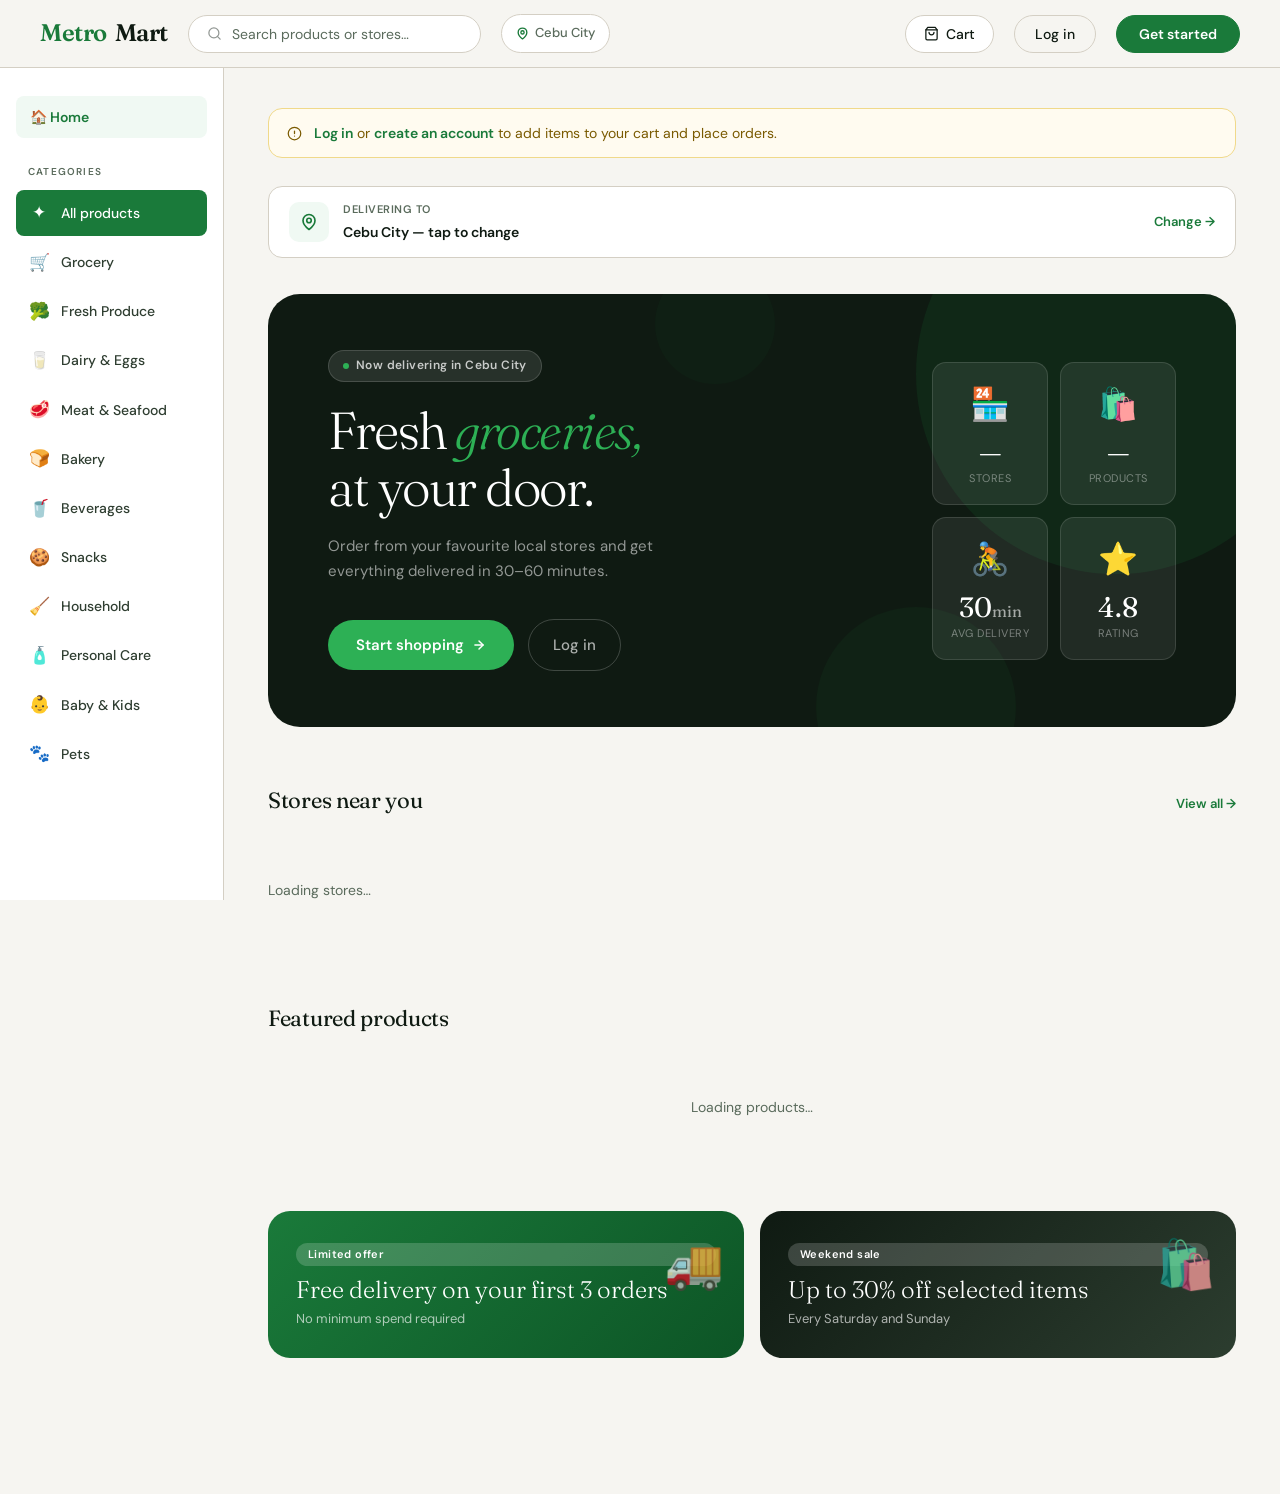
==== index.html @ 1b3d020c "first commit" ====
<!DOCTYPE html>
<html lang="en">
<head>
<meta charset="UTF-8">
<meta name="viewport" content="width=device-width, initial-scale=1.0">
<title>MetroMart — Fresh Groceries Delivered</title>
<link rel="preconnect" href="https://fonts.googleapis.com">
<link href="https://fonts.googleapis.com/css2?family=Fraunces:ital,opsz,wght@0,9..144,300;0,9..144,400;0,9..144,600;1,9..144,300;1,9..144,400&family=DM+Sans:wght@400;500;600&display=swap" rel="stylesheet">
<link rel="stylesheet" href="vendor/leaflet/leaflet.min.css">
<script src="vendor/leaflet/leaflet.min.js"></script>
<link rel="stylesheet" href="css/landing.css">
</head>
<body>

<!-- NAV -->
<nav class="nav">
  <div class="nav-logo">Metro<span class="dot">Mart</span></div>

  <div class="nav-search">
    <svg width="15" height="15" viewBox="0 0 24 24" fill="none" stroke="currentColor" stroke-width="2" stroke-linecap="round" stroke-linejoin="round"><circle cx="11" cy="11" r="8"/><path d="m21 21-4.35-4.35"/></svg>
    <input id="searchInput" type="text" placeholder="Search products or stores…" oninput="handleSearch()">
  </div>

  <div class="nav-loc" onclick="openLocationModal()" title="Change delivery location">
    <svg width="13" height="13" viewBox="0 0 24 24" fill="none" stroke="currentColor" stroke-width="2.5" stroke-linecap="round" stroke-linejoin="round"><path d="M20 10c0 6-8 12-8 12s-8-6-8-12a8 8 0 0 1 16 0z"/><circle cx="12" cy="10" r="3"/></svg>
    <span id="locationLabel">Cebu City</span>
  </div>

  <div class="nav-gap"></div>

  <button class="nav-cart" id="cartBtn" onclick="openCartOrLogin()">
    <svg width="15" height="15" viewBox="0 0 24 24" fill="none" stroke="currentColor" stroke-width="2" stroke-linecap="round" stroke-linejoin="round"><path d="M6 2 3 6v14a2 2 0 0 0 2 2h14a2 2 0 0 0 2-2V6l-3-4z"/><line x1="3" y1="6" x2="21" y2="6"/><path d="M16 10a4 4 0 0 1-8 0"/></svg>
    Cart
    <span class="cart-badge" id="cartBadge">0</span>
  </button>

  <button class="btn-login"  id="loginBtn"  onclick="window.location.href='login.html'">Log in</button>
  <button class="btn-signup" id="signupBtn" onclick="window.location.href='register.html'">Get started</button>
</nav>

<!-- LAYOUT -->
<div class="layout">

  <!-- SIDEBAR -->
  <aside class="sidebar">
    <div class="home-btn" onclick="showAll()">🏠 Home</div>
    <div class="sidebar-section-label">Categories</div>
    <div class="cat-item active" onclick="filterCat(this,'all')"><span class="cat-icon">✦</span> All products</div>
    <div class="cat-item" onclick="filterCat(this,'grocery')"><span class="cat-icon">🛒</span> Grocery</div>
    <div class="cat-item" onclick="filterCat(this,'fresh')"><span class="cat-icon">🥦</span> Fresh Produce</div>
    <div class="cat-item" onclick="filterCat(this,'dairy')"><span class="cat-icon">🥛</span> Dairy & Eggs</div>
    <div class="cat-item" onclick="filterCat(this,'meat')"><span class="cat-icon">🥩</span> Meat & Seafood</div>
    <div class="cat-item" onclick="filterCat(this,'bakery')"><span class="cat-icon">🍞</span> Bakery</div>
    <div class="cat-item" onclick="filterCat(this,'beverages')"><span class="cat-icon">🥤</span> Beverages</div>
    <div class="cat-item" onclick="filterCat(this,'snacks')"><span class="cat-icon">🍪</span> Snacks</div>
    <div class="cat-item" onclick="filterCat(this,'household')"><span class="cat-icon">🧹</span> Household</div>
    <div class="cat-item" onclick="filterCat(this,'personal')"><span class="cat-icon">🧴</span> Personal Care</div>
    <div class="cat-item" onclick="filterCat(this,'baby')"><span class="cat-icon">👶</span> Baby & Kids</div>
    <div class="cat-item" onclick="filterCat(this,'pets')"><span class="cat-icon">🐾</span> Pets</div>
  </aside>

  <!-- MAIN -->
  <main class="main">

    <!-- Auth notice (hidden when logged in) -->
    <div class="auth-notice" id="loginNotice">
      <svg width="15" height="15" viewBox="0 0 24 24" fill="none" stroke="currentColor" stroke-width="2" stroke-linecap="round" stroke-linejoin="round"><circle cx="12" cy="12" r="10"/><line x1="12" y1="8" x2="12" y2="12"/><line x1="12" y1="16" x2="12.01" y2="16"/></svg>
      <span><a href="login.html">Log in</a> or <a href="register.html">create an account</a> to add items to your cart and place orders.</span>
    </div>

    <!-- Delivery bar -->
    <div class="delivery-bar" onclick="openLocationModal()">
      <div class="delivery-bar-icon">
        <svg width="18" height="18" viewBox="0 0 24 24" fill="none" stroke="#1a7a3a" stroke-width="2.2" stroke-linecap="round" stroke-linejoin="round"><path d="M20 10c0 6-8 12-8 12s-8-6-8-12a8 8 0 0 1 16 0z"/><circle cx="12" cy="10" r="3"/></svg>
      </div>
      <div class="delivery-bar-text">
        <div class="delivery-bar-label">Delivering to</div>
        <div class="delivery-bar-addr" id="deliveryAddressBar">Cebu City — tap to change</div>
      </div>
      <div class="delivery-bar-cta">Change →</div>
    </div>

    <!-- Hero -->
    <section class="hero">
      <div class="hero-bg-circle c1"></div>
      <div class="hero-bg-circle c2"></div>
      <div class="hero-bg-circle c3"></div>
      <div class="hero-content">
        <div class="hero-badge"><span></span> Now delivering in Cebu City</div>
        <h1 class="hero-title">Fresh <em>groceries,</em><br>at your door.</h1>
        <p class="hero-sub">Order from your favourite local stores and get everything delivered in 30–60 minutes.</p>
        <div class="hero-actions">
          <a href="register.html" class="hero-btn-primary">
            Start shopping
            <svg width="14" height="14" viewBox="0 0 24 24" fill="none" stroke="currentColor" stroke-width="2.5" stroke-linecap="round" stroke-linejoin="round"><path d="M5 12h14"/><path d="m12 5 7 7-7 7"/></svg>
          </a>
          <a href="login.html" class="hero-btn-secondary">Log in</a>
        </div>
      </div>
      <div class="hero-visual">
        <div class="hero-pill"><div class="pill-icon">🏪</div><div class="pill-num" id="heroStores">—</div><div class="pill-label">Stores</div></div>
        <div class="hero-pill"><div class="pill-icon">🛍️</div><div class="pill-num" id="heroProducts">—</div><div class="pill-label">Products</div></div>
        <div class="hero-pill"><div class="pill-icon">🚴</div><div class="pill-num">30<span style="font-size:16px;opacity:.6">min</span></div><div class="pill-label">Avg delivery</div></div>
        <div class="hero-pill"><div class="pill-icon">⭐</div><div class="pill-num">4.8</div><div class="pill-label">Rating</div></div>
      </div>
    </section>

    <!-- Stores -->
    <section class="stores-section" id="storesSection">
      <div class="section-row">
        <h2 class="section-title">Stores near you</h2>
        <span class="section-link" onclick="window.location.href='pages/customer-dashboard.html'">View all →</span>
      </div>
      <div class="stores-scroll" id="storeRow"><div class="empty">Loading stores…</div></div>
    </section>

    <!-- Products -->
    <section class="products-section">
      <div class="section-row">
        <h2 class="section-title" id="productSectionTitle">Featured products</h2>
      </div>
      <div class="product-grid" id="productGrid"><div class="empty" style="grid-column:1/-1">Loading products…</div></div>
    </section>

    <!-- Promos -->
    <div class="promo-grid">
      <div class="promo-card promo-1">
        <span class="promo-emoji">🚚</span>
        <div class="promo-tag">Limited offer</div>
        <div class="promo-title">Free delivery on your first 3 orders</div>
        <div class="promo-sub">No minimum spend required</div>
      </div>
      <div class="promo-card promo-2">
        <span class="promo-emoji">🛍️</span>
        <div class="promo-tag">Weekend sale</div>
        <div class="promo-title">Up to 30% off selected items</div>
        <div class="promo-sub">Every Saturday and Sunday</div>
      </div>
    </div>

  </main>
</div>

<!-- Login Required Modal -->
<div class="modal-overlay" id="loginModal">
  <div class="modal-box">
    <div class="icon">🔒</div>
    <h3>Login required</h3>
    <p>Please log in or create a free account to add items to your cart and place orders.</p>
    <div class="modal-btns">
      <a href="login.html" class="modal-btn-primary">Log in</a>
      <button onclick="closeModal('loginModal')" class="modal-btn-ghost">Cancel</button>
    </div>
  </div>
</div>

<!-- Location Modal -->
<div class="modal-overlay" id="locationModal">
  <div class="map-modal-wrap">
    <div class="map-modal-head">
      <h3>Set delivery location</h3>
      <button class="map-modal-close" onclick="closeModal('locationModal')">✕</button>
    </div>
    <div class="map-modal-hint">📌 Click the map to pin your location, drag the marker, or search below.</div>
    <div id="locationPickerMap"></div>
    <div class="map-modal-foot">
      <input type="text" id="locationSearchInput" placeholder="Search an address…" onkeydown="if(event.key==='Enter')searchAddress()">
      <button class="btn-loc" onclick="useCurrentLocation()">📍 My location</button>
      <button class="btn-confirm" onclick="confirmLocation()">Confirm</button>
    </div>
  </div>
</div>

<div id="toast"></div>

<script>
// ── State ──────────────────────────────────────
let currentUser  = null;
let allProducts  = [];
let allMerchants = [];
let locationMap  = null, locationMarker = null;
let pickedLat    = 10.3157, pickedLng = 123.8854, pickedAddress = 'Cebu City';

// ── Init ───────────────────────────────────────
(async () => {
  restoreLocation();
  try {
    const r = await fetch('api/auth/?action=me');
    const d = await r.json();
    if (d.ok) {
      currentUser = d.data;
      document.getElementById('loginNotice').style.display = 'none';
      document.getElementById('loginBtn').textContent  = 'My account';
      document.getElementById('loginBtn').onclick      = () => window.location.href = dashboardFor(currentUser.role);
      document.getElementById('signupBtn').textContent = 'Log out';
      document.getElementById('signupBtn').style.background  = '#d63b3b';
      document.getElementById('signupBtn').style.borderColor = '#d63b3b';
      document.getElementById('signupBtn').onclick = async () => {
        await fetch('api/auth/?action=logout', { method: 'POST' });
        location.reload();
      };
      const cnt = (JSON.parse(localStorage.getItem('mm_cart') || '[]')).reduce((s,i) => s+i.qty, 0);
      if (cnt > 0) {
        const b = document.getElementById('cartBadge');
        b.textContent = cnt; b.style.display = 'flex';
      }
    }
  } catch(e) {}
  await Promise.all([loadMerchants(), loadProducts('all')]);
})();

function dashboardFor(role) {
  return { admin:'pages/admin-dashboard.html', employee:'pages/employee-dashboard.html',
           rider:'pages/rider-dashboard.html' }[role] || 'pages/customer-dashboard.html';
}

// ── Data ───────────────────────────────────────
async function loadMerchants() {
  const r = await fetch('api/merchants/');
  const d = await r.json();
  allMerchants = d.data || [];
  document.getElementById('heroStores').textContent = allMerchants.length;
  renderMerchants(allMerchants);
}

async function loadProducts(cat = 'all') {
  const qs = cat === 'all' ? 'limit=24' : `category=${cat}&limit=50`;
  const r  = await fetch(`api/products/?${qs}`);
  const d  = await r.json();
  allProducts = d.data || [];
  document.getElementById('heroProducts').textContent = allProducts.length + (cat === 'all' ? '+' : '');
  renderProducts(allProducts);
}

// ── Render ─────────────────────────────────────
function renderMerchants(list) {
  const row = document.getElementById('storeRow');
  if (!list.length) { row.innerHTML = '<div class="empty">No stores yet.</div>'; return; }
  row.innerHTML = list.map(m => `
    <div class="store-card" onclick="window.location.href='pages/customer-dashboard.html?merchant=${m.id}'">
      <div class="store-img-wrap">
        ${m.image_path ? `<img src="${m.image_path}" alt="${esc(m.name)}">` : '🏪'}
      </div>
      <div class="store-name">${esc(m.name)}</div>
      <div class="store-addr">📍 ${esc(m.address || '')}</div>
    </div>`).join('');
}

function renderProducts(list) {
  const grid = document.getElementById('productGrid');
  if (!list.length) { grid.innerHTML = '<div class="empty" style="grid-column:1/-1">No products found.</div>'; return; }
  grid.innerHTML = list.map(p => {
    const m = allMerchants.find(x => x.id == p.merchant_id);
    const available = p.status === 'Available';
    return `
      <div class="product-card" onclick="handleProductClick(${p.id})">
        <div class="product-img-wrap">
          ${p.image_path ? `<img src="${p.image_path}" alt="${esc(p.name)}">` : '🛍️'}
        </div>
        <div class="product-info">
          <div class="product-name">${esc(p.name)}</div>
          <div class="product-store">${m ? esc(m.name) : ''}</div>
          <div class="product-row">
            <div class="product-price">₱${parseFloat(p.price).toFixed(2)}</div>
            ${available
              ? `<button class="btn-add" onclick="event.stopPropagation();addToCart(${p.id})">+</button>`
              : `<span class="out-of-stock-tag">Out of stock</span>`}
          </div>
        </div>
      </div>`;
  }).join('');
}

// ── Cart ───────────────────────────────────────
function addToCart(prodId) {
  if (!currentUser) { openModal('loginModal'); return; }
  const p = allProducts.find(x => x.id == prodId); if (!p) return;
  const cart = JSON.parse(localStorage.getItem('mm_cart') || '[]');
  const idx  = cart.findIndex(i => i.id == prodId);
  if (idx > -1) cart[idx].qty++;
  else cart.push({ id: prodId, name: p.name, price: p.price, qty: 1, merchant_id: p.merchant_id, image_path: p.image_path || null });
  localStorage.setItem('mm_cart', JSON.stringify(cart));
  const cnt = cart.reduce((s,i)=>s+i.qty,0);
  const b   = document.getElementById('cartBadge');
  b.textContent = cnt; b.style.display = 'flex';
  showToast('Added to cart ✓', 'green');
}

function openCartOrLogin() {
  if (!currentUser) { openModal('loginModal'); return; }
  window.location.href = 'pages/customer-dashboard.html#cart';
}

function handleProductClick(id) {
  if (!currentUser) { openModal('loginModal'); return; }
  window.location.href = `pages/customer-dashboard.html?product=${id}`;
}

// ── Filters ────────────────────────────────────
function filterCat(el, cat) {
  document.querySelectorAll('.cat-item').forEach(i => i.classList.remove('active'));
  el.classList.add('active');
  const label = cat === 'all' ? 'Featured products' : el.textContent.trim();
  document.getElementById('productSectionTitle').textContent = label;
  loadProducts(cat);
}

function showAll() {
  document.querySelectorAll('.cat-item').forEach((i,idx) => i.classList.toggle('active', idx===0));
  document.getElementById('productSectionTitle').textContent = 'Featured products';
  loadProducts('all');
}

function handleSearch() {
  const q = document.getElementById('searchInput').value.toLowerCase().trim();
  if (!q) { renderProducts(allProducts); renderMerchants(allMerchants); return; }
  renderProducts(allProducts.filter(p => p.name?.toLowerCase().includes(q)));
  renderMerchants(allMerchants.filter(m => m.name?.toLowerCase().includes(q)));
}

// ── Modals ─────────────────────────────────────
function openModal(id)  { document.getElementById(id).classList.add('open'); }
function closeModal(id) { document.getElementById(id).classList.remove('open'); }
document.querySelectorAll('.modal-overlay').forEach(el =>
  el.addEventListener('click', e => { if (e.target === el) el.classList.remove('open'); })
);

// ── Location ───────────────────────────────────
function openLocationModal() {
  openModal('locationModal');
  setTimeout(() => {
    if (!locationMap) {
      locationMap = L.map('locationPickerMap').setView([pickedLat, pickedLng], 13);
      L.tileLayer('https://{s}.tile.openstreetmap.org/{z}/{x}/{y}.png',
        { attribution: '© OpenStreetMap', maxZoom: 19 }).addTo(locationMap);
      const pinIcon = L.divIcon({ className:'', html:'<div style="font-size:30px;filter:drop-shadow(0 2px 4px rgba(0,0,0,.3))">📍</div>', iconAnchor:[15,30], iconSize:[30,30] });
      locationMarker = L.marker([pickedLat,pickedLng],{icon:pinIcon,draggable:true}).addTo(locationMap);
      locationMap.on('click', e => { locationMarker.setLatLng(e.latlng); pickedLat=e.latlng.lat; pickedLng=e.latlng.lng; reverseGeocode(pickedLat,pickedLng); });
      locationMarker.on('dragend', e => { const ll=e.target.getLatLng(); pickedLat=ll.lat; pickedLng=ll.lng; reverseGeocode(pickedLat,pickedLng); });
    } else { locationMap.invalidateSize(); }
  }, 200);
}

async function reverseGeocode(lat,lng) {
  try {
    const r = await fetch(`https://nominatim.openstreetmap.org/reverse?lat=${lat}&lon=${lng}&format=json`);
    const d = await r.json();
    pickedAddress = d.display_name || `${lat.toFixed(4)},${lng.toFixed(4)}`;
  } catch(e) { pickedAddress = `${lat.toFixed(4)},${lng.toFixed(4)}`; }
  document.getElementById('locationSearchInput').value = pickedAddress;
}

async function searchAddress() {
  const q = document.getElementById('locationSearchInput').value.trim(); if(!q) return;
  try {
    const r = await fetch(`https://nominatim.openstreetmap.org/search?q=${encodeURIComponent(q)}&format=json&limit=1`);
    const d = await r.json();
    if (!d.length) { showToast('Address not found','warn'); return; }
    pickedLat=parseFloat(d[0].lat); pickedLng=parseFloat(d[0].lon); pickedAddress=d[0].display_name;
    locationMap.setView([pickedLat,pickedLng],15); locationMarker.setLatLng([pickedLat,pickedLng]);
    document.getElementById('locationSearchInput').value = pickedAddress;
  } catch(e) { showToast('Search failed','warn'); }
}

function useCurrentLocation() {
  if (!navigator.geolocation) { showToast('Geolocation not supported','warn'); return; }
  navigator.geolocation.getCurrentPosition(pos => {
    pickedLat=pos.coords.latitude; pickedLng=pos.coords.longitude;
    locationMap.setView([pickedLat,pickedLng],16); locationMarker.setLatLng([pickedLat,pickedLng]);
    reverseGeocode(pickedLat,pickedLng);
  }, () => showToast('Could not get location','warn'));
}

function confirmLocation() {
  const label = pickedAddress.length > 36 ? pickedAddress.slice(0,36)+'…' : pickedAddress;
  document.getElementById('locationLabel').textContent     = label;
  document.getElementById('deliveryAddressBar').textContent = pickedAddress;
  localStorage.setItem('mm_delivery_lat',     pickedLat);
  localStorage.setItem('mm_delivery_lng',     pickedLng);
  localStorage.setItem('mm_delivery_address', pickedAddress);
  closeModal('locationModal');
  showToast('Location saved','green');
}

function restoreLocation() {
  const saved = localStorage.getItem('mm_delivery_address');
  if (!saved) return;
  const label = saved.length>30 ? saved.slice(0,30)+'…' : saved;
  document.getElementById('locationLabel').textContent     = label;
  document.getElementById('deliveryAddressBar').textContent = saved;
  pickedLat     = parseFloat(localStorage.getItem('mm_delivery_lat') || 10.3157);
  pickedLng     = parseFloat(localStorage.getItem('mm_delivery_lng') || 123.8854);
  pickedAddress = saved;
}

// ── Toast ────────────────────────────────7──────
function showToast(msg, type='') {
  const t = document.getElementById('toast');
  t.textContent=msg; t.className=`show ${type}`;
  setTimeout(() => t.className='', 2800);
}

// ── Helpers ────────────────────────────────────
function esc(s) { return String(s).replace(/&/g,'&amp;').replace(/</g,'&lt;').replace(/>/g,'&gt;').replace(/"/g,'&quot;'); }
</script>
</body>
</html>
---- css/landing.css ----
/* =============================================
   METROMART — Landing Page (index.html)
   ============================================= */

@import url('https://fonts.googleapis.com/css2?family=Fraunces:ital,opsz,wght@0,9..144,300;0,9..144,400;0,9..144,600;1,9..144,300;1,9..144,400&family=DM+Sans:wght@400;500;600&display=swap');

:root {
  --green:       #1a7a3a;   --green-mid:   #228844;   --green-light: #f0f9f3;
  --green-pale:  #e3f5e9;   --green-glow:  #2db055;
  --ink:         #0f1a12;   --ink-mid:     #2e3d30;   --ink-soft:    #5a6b5c;
  --stone:       #f6f5f1;   --stone-mid:   #ede9e1;   --stone-dark:  #d4cfc4;
  --white:       #ffffff;   --amber:       #e8900a;   --red:         #d63b3b;
  --radius-sm:   8px;       --radius-md:   14px;      --radius-lg:   22px;
  --radius-xl:   32px;      --nav-h:       68px;
  --font-display: 'Fraunces', serif;
  --font-body:    'DM Sans', sans-serif;
}

*, *::before, *::after { margin: 0; padding: 0; box-sizing: border-box; }
html { scroll-behavior: smooth; }
body { font-family: var(--font-body); background: var(--stone); color: var(--ink); font-size: 15px; line-height: 1.6; min-height: 100vh; }
a { text-decoration: none; color: inherit; }
button { cursor: pointer; border: none; font-family: inherit; }
input, select, textarea { font-family: inherit; }
img { display: block; max-width: 100%; }

/* ── Nav ─────────────────────────────────────── */
.nav { position: fixed; top: 0; left: 0; right: 0; z-index: 300; height: var(--nav-h); background: rgba(246,245,241,0.88); backdrop-filter: blur(16px); -webkit-backdrop-filter: blur(16px); border-bottom: 1px solid var(--stone-dark); display: flex; align-items: center; padding: 0 40px; gap: 20px; }
.nav-logo { font-family: var(--font-display); font-size: 24px; font-weight: 600; color: var(--green); letter-spacing: -0.5px; flex-shrink: 0; display: flex; align-items: center; gap: 8px; }
.nav-logo .dot { color: var(--ink); }
.nav-search { flex: 1; max-width: 420px; display: flex; align-items: center; gap: 10px; background: var(--white); border: 1.5px solid var(--stone-dark); border-radius: 40px; padding: 9px 18px; transition: border-color .18s, box-shadow .18s; }
.nav-search:focus-within { border-color: var(--green-mid); box-shadow: 0 0 0 3px rgba(34,136,68,.1); }
.nav-search svg { flex-shrink: 0; opacity: .45; }
.nav-search input { flex: 1; border: none; background: none; outline: none; font-size: 14px; color: var(--ink); }
.nav-search input::placeholder { color: var(--ink-soft); }
.nav-loc { display: flex; align-items: center; gap: 6px; color: var(--ink-soft); font-size: 13px; font-weight: 500; padding: 8px 14px; border-radius: 40px; background: var(--white); border: 1.5px solid var(--stone-dark); cursor: pointer; flex-shrink: 0; max-width: 200px; white-space: nowrap; overflow: hidden; text-overflow: ellipsis; transition: border-color .18s; }
.nav-loc:hover { border-color: var(--green-mid); }
.nav-loc svg { flex-shrink: 0; color: var(--green); }
.nav-gap { flex: 1; }
.nav-cart { position: relative; display: flex; align-items: center; gap: 7px; padding: 9px 18px; border-radius: 40px; background: var(--white); border: 1.5px solid var(--stone-dark); font-size: 14px; font-weight: 500; color: var(--ink); cursor: pointer; transition: border-color .18s; }
.nav-cart:hover { border-color: var(--green-mid); }
.cart-badge { position: absolute; top: -4px; right: -4px; background: var(--amber); color: #fff; font-size: 11px; font-weight: 600; min-width: 18px; height: 18px; border-radius: 9px; display: none; align-items: center; justify-content: center; padding: 0 4px; }
.btn-login  { padding: 9px 20px; border-radius: 40px; background: transparent; border: 1.5px solid var(--stone-dark); font-size: 14px; font-weight: 500; color: var(--ink); transition: border-color .18s, background .18s; }
.btn-login:hover { border-color: var(--ink); }
.btn-signup { padding: 9px 22px; border-radius: 40px; background: var(--green); border: 1.5px solid var(--green); font-size: 14px; font-weight: 600; color: #fff; transition: background .18s, border-color .18s; }
.btn-signup:hover { background: var(--green-mid); border-color: var(--green-mid); }

/* ── Layout ──────────────────────────────────── */
.layout { display: flex; padding-top: var(--nav-h); min-height: 100vh; }

/* ── Sidebar ─────────────────────────────────── */
.sidebar { width: 224px; flex-shrink: 0; position: sticky; top: var(--nav-h); height: calc(100vh - var(--nav-h)); overflow-y: auto; background: var(--white); border-right: 1px solid var(--stone-dark); padding: 28px 16px 40px; display: flex; flex-direction: column; gap: 4px; }
.sidebar-section-label { font-size: 10px; font-weight: 600; letter-spacing: 1.2px; text-transform: uppercase; color: var(--ink-soft); padding: 14px 12px 6px; }
.cat-item { display: flex; align-items: center; gap: 11px; padding: 9px 12px; border-radius: var(--radius-sm); font-size: 14px; font-weight: 500; color: var(--ink-mid); cursor: pointer; transition: background .15s, color .15s; }
.cat-item:hover  { background: var(--green-light); color: var(--green); }
.cat-item.active { background: var(--green); color: #fff; }
.cat-icon { font-size: 17px; width: 22px; text-align: center; flex-shrink: 0; }
.home-btn { display: flex; align-items: center; gap: 10px; padding: 10px 14px; border-radius: var(--radius-sm); background: var(--green-light); color: var(--green); font-size: 14px; font-weight: 600; cursor: pointer; margin-bottom: 8px; transition: background .15s; }
.home-btn:hover { background: var(--green-pale); }

/* ── Main ────────────────────────────────────── */
.main { flex: 1; padding: 40px 44px 80px; min-width: 0; }

/* ── Auth notice ─────────────────────────────── */
.auth-notice { display: flex; align-items: center; gap: 12px; background: #fffbf0; border: 1px solid #f0d98a; border-radius: var(--radius-md); padding: 13px 18px; font-size: 14px; color: #7a5a00; margin-bottom: 28px; }
.auth-notice a { color: var(--green); font-weight: 600; }
.auth-notice a:hover { text-decoration: underline; }

/* ── Delivery bar ────────────────────────────── */
.delivery-bar { display: flex; align-items: center; gap: 14px; background: var(--white); border: 1px solid var(--stone-dark); border-radius: var(--radius-md); padding: 14px 20px; margin-bottom: 36px; cursor: pointer; transition: border-color .18s, box-shadow .18s; }
.delivery-bar:hover { border-color: var(--green-mid); box-shadow: 0 2px 12px rgba(26,122,58,.08); }
.delivery-bar-icon { width: 40px; height: 40px; border-radius: 10px; background: var(--green-light); display: flex; align-items: center; justify-content: center; flex-shrink: 0; }
.delivery-bar-text { flex: 1; min-width: 0; }
.delivery-bar-label { font-size: 11px; font-weight: 600; color: var(--ink-soft); letter-spacing: .5px; text-transform: uppercase; margin-bottom: 2px; }
.delivery-bar-addr { font-size: 14px; font-weight: 600; color: var(--ink); white-space: nowrap; overflow: hidden; text-overflow: ellipsis; }
.delivery-bar-cta { font-size: 13px; font-weight: 600; color: var(--green); flex-shrink: 0; }

/* ── Hero ────────────────────────────────────── */
.hero { position: relative; overflow: hidden; background: var(--ink); border-radius: var(--radius-xl); padding: 56px 60px; margin-bottom: 56px; display: flex; align-items: center; justify-content: space-between; gap: 32px; }
.hero-bg-circle { position: absolute; border-radius: 50%; background: var(--green); opacity: .15; }
.hero-bg-circle.c1 { width: 400px; height: 400px; right: -80px; top: -120px; }
.hero-bg-circle.c2 { width: 200px; height: 200px; right: 220px; bottom: -80px; opacity: .08; }
.hero-bg-circle.c3 { width: 120px; height: 120px; left: 40%; top: -30px; opacity: .06; }
.hero-content { position: relative; z-index: 1; max-width: 440px; }
.hero-badge { display: inline-flex; align-items: center; gap: 7px; background: rgba(255,255,255,.1); border: 1px solid rgba(255,255,255,.15); border-radius: 40px; padding: 5px 14px; font-size: 12px; font-weight: 600; color: rgba(255,255,255,.75); letter-spacing: .4px; margin-bottom: 20px; }
.hero-badge span { width: 6px; height: 6px; border-radius: 50%; background: var(--green-glow); display: inline-block; }
.hero-title { font-family: var(--font-display); font-size: 52px; font-weight: 300; color: var(--white); line-height: 1.1; letter-spacing: -1.5px; margin-bottom: 18px; }
.hero-title em { font-style: italic; color: var(--green-glow); }
.hero-sub { font-size: 15px; color: rgba(255,255,255,.55); line-height: 1.65; margin-bottom: 36px; max-width: 340px; }
.hero-actions { display: flex; align-items: center; gap: 14px; flex-wrap: wrap; }
.hero-btn-primary   { display: inline-flex; align-items: center; gap: 8px; padding: 13px 28px; border-radius: 40px; background: var(--green-glow); color: #fff; font-size: 15px; font-weight: 600; transition: background .18s, transform .18s; }
.hero-btn-primary:hover { background: var(--green-mid); transform: translateY(-1px); }
.hero-btn-secondary { display: inline-flex; align-items: center; gap: 8px; padding: 13px 24px; border-radius: 40px; background: transparent; color: rgba(255,255,255,.65); font-size: 15px; font-weight: 500; border: 1px solid rgba(255,255,255,.2); transition: border-color .18s, color .18s; }
.hero-btn-secondary:hover { border-color: rgba(255,255,255,.5); color: #fff; }
.hero-visual { position: relative; z-index: 1; flex-shrink: 0; display: grid; grid-template-columns: 1fr 1fr; gap: 12px; }
.hero-pill { background: rgba(255,255,255,.08); border: 1px solid rgba(255,255,255,.12); border-radius: var(--radius-md); padding: 16px 18px; text-align: center; }
.hero-pill .pill-icon  { font-size: 32px; margin-bottom: 8px; }
.hero-pill .pill-num   { font-family: var(--font-display); font-size: 28px; font-weight: 400; color: #fff; line-height: 1; }
.hero-pill .pill-label { font-size: 11px; color: rgba(255,255,255,.4); margin-top: 4px; text-transform: uppercase; letter-spacing: .5px; }

/* ── Section header ──────────────────────────── */
.section-row { display: flex; align-items: baseline; justify-content: space-between; margin-bottom: 20px; }
.section-title { font-family: var(--font-display); font-size: 22px; font-weight: 400; color: var(--ink); letter-spacing: -.3px; }
.section-link { font-size: 13px; font-weight: 600; color: var(--green); cursor: pointer; transition: opacity .15s; }
.section-link:hover { opacity: .7; }

/* ── Stores ──────────────────────────────────── */
.stores-section { margin-bottom: 52px; }
.stores-scroll { display: flex; gap: 14px; overflow-x: auto; padding-bottom: 8px; -ms-overflow-style: none; scrollbar-width: none; }
.stores-scroll::-webkit-scrollbar { display: none; }
.store-card { flex-shrink: 0; width: 150px; background: var(--white); border: 1.5px solid var(--stone-dark); border-radius: var(--radius-md); padding: 16px 14px 14px; cursor: pointer; transition: border-color .18s, transform .18s, box-shadow .18s; }
.store-card:hover { border-color: var(--green-mid); transform: translateY(-3px); box-shadow: 0 6px 20px rgba(26,122,58,.1); }
.store-img-wrap { width: 100%; height: 72px; background: var(--green-light); border-radius: var(--radius-sm); display: flex; align-items: center; justify-content: center; font-size: 32px; margin-bottom: 12px; overflow: hidden; }
.store-img-wrap img { width: 100%; height: 100%; object-fit: cover; }
.store-name { font-size: 13px; font-weight: 600; margin-bottom: 3px; line-height: 1.3; }
.store-addr { font-size: 11px; color: var(--ink-soft); }

/* ── Products ────────────────────────────────── */
.products-section { margin-bottom: 52px; }
.product-grid { display: grid; grid-template-columns: repeat(auto-fill, minmax(175px, 1fr)); gap: 16px; }
.product-card { background: var(--white); border: 1.5px solid var(--stone-dark); border-radius: var(--radius-md); overflow: hidden; cursor: pointer; transition: border-color .18s, transform .18s, box-shadow .18s; }
.product-card:hover { border-color: var(--green-mid); transform: translateY(-3px); box-shadow: 0 6px 20px rgba(26,122,58,.1); }
.product-img-wrap { width: 100%; height: 140px; background: var(--green-light); display: flex; align-items: center; justify-content: center; font-size: 48px; overflow: hidden; }
.product-img-wrap img { width: 100%; height: 100%; object-fit: cover; }
.product-info { padding: 14px; }
.product-name  { font-size: 14px; font-weight: 600; line-height: 1.35; margin-bottom: 4px; }
.product-store { font-size: 12px; color: var(--ink-soft); margin-bottom: 12px; }
.product-row   { display: flex; align-items: center; justify-content: space-between; }
.product-price { font-family: var(--font-display); font-size: 18px; font-weight: 400; color: var(--green); }
.btn-add { width: 32px; height: 32px; border-radius: 50%; background: var(--green); color: #fff; border: none; display: flex; align-items: center; justify-content: center; font-size: 20px; font-weight: 400; line-height: 1; transition: background .15s, transform .15s; }
.btn-add:hover { background: var(--green-mid); transform: scale(1.1); }
.out-of-stock-tag { font-size: 11px; font-weight: 600; color: var(--ink-soft); background: var(--stone-mid); padding: 4px 8px; border-radius: 6px; }

/* ── Promos ──────────────────────────────────── */
.promo-grid { display: grid; grid-template-columns: 1fr 1fr; gap: 16px; margin-bottom: 56px; }
.promo-card { border-radius: var(--radius-lg); padding: 32px 28px 28px; position: relative; overflow: hidden; color: #fff; min-height: 140px; display: flex; flex-direction: column; justify-content: flex-end; }
.promo-1 { background: linear-gradient(135deg, #1a7a3a, #0d5526); }
.promo-2 { background: linear-gradient(135deg, #0f1a12, #2c3d2f); }
.promo-emoji { position: absolute; top: 16px; right: 20px; font-size: 48px; opacity: .75; }
.promo-tag   { display: inline-block; background: rgba(255,255,255,.18); border-radius: 30px; padding: 3px 12px; font-size: 11px; font-weight: 600; letter-spacing: .4px; margin-bottom: 10px; }
.promo-title { font-family: var(--font-display); font-size: 24px; font-weight: 300; line-height: 1.2; margin-bottom: 4px; }
.promo-sub   { font-size: 13px; opacity: .65; }

/* ── Modals (login-required, location) ──────── */
.modal-overlay { position: fixed; inset: 0; background: rgba(15,26,18,.5); display: none; align-items: center; justify-content: center; z-index: 999; padding: 20px; backdrop-filter: blur(4px); }
.modal-overlay.open { display: flex; }
.modal-box { background: var(--white); border-radius: var(--radius-xl); padding: 44px 40px; max-width: 380px; width: 100%; text-align: center; box-shadow: 0 24px 64px rgba(0,0,0,.2); }
.modal-box .icon { font-size: 48px; margin-bottom: 16px; }
.modal-box h3 { font-family: var(--font-display); font-size: 26px; font-weight: 400; letter-spacing: -.5px; margin-bottom: 10px; }
.modal-box p { font-size: 14px; color: var(--ink-soft); margin-bottom: 28px; line-height: 1.6; }
.modal-btns { display: flex; gap: 10px; justify-content: center; }
.modal-btns a, .modal-btns button { padding: 11px 24px; border-radius: 40px; font-size: 14px; font-weight: 600; display: inline-block; cursor: pointer; font-family: inherit; transition: all .18s; }
.modal-btn-primary { background: var(--green); color: #fff; border: none; }
.modal-btn-primary:hover { background: var(--green-mid); }
.modal-btn-ghost { background: transparent; color: var(--ink); border: 1.5px solid var(--stone-dark); }
.modal-btn-ghost:hover { border-color: var(--ink); }

/* ── Location map modal ──────────────────────── */
.map-modal-wrap { background: var(--white); border-radius: var(--radius-xl); width: 92%; max-width: 620px; overflow: hidden; box-shadow: 0 24px 64px rgba(0,0,0,.2); }
.map-modal-head { padding: 22px 28px; border-bottom: 1px solid var(--stone-dark); display: flex; align-items: center; justify-content: space-between; }
.map-modal-head h3 { font-family: var(--font-display); font-size: 20px; font-weight: 400; }
.map-modal-close { width: 32px; height: 32px; border-radius: 50%; background: var(--stone-mid); border: none; display: flex; align-items: center; justify-content: center; font-size: 16px; cursor: pointer; transition: background .15s; }
.map-modal-close:hover { background: var(--stone-dark); }
.map-modal-hint { padding: 10px 28px; font-size: 13px; color: var(--ink-soft); background: var(--green-light); border-bottom: 1px solid var(--stone-dark); }
#locationPickerMap { height: 360px; width: 100%; }
.map-modal-foot { padding: 16px 24px; border-top: 1px solid var(--stone-dark); display: flex; align-items: center; gap: 10px; flex-wrap: wrap; }
.map-modal-foot input { flex: 1; min-width: 180px; border: 1.5px solid var(--stone-dark); border-radius: 40px; padding: 10px 16px; font-size: 14px; outline: none; transition: border-color .18s; }
.map-modal-foot input:focus { border-color: var(--green-mid); }
.btn-loc     { padding: 10px 16px; border-radius: 40px; background: var(--green-light); color: var(--green); font-weight: 600; font-size: 13px; cursor: pointer; border: none; white-space: nowrap; }
.btn-confirm { padding: 10px 22px; border-radius: 40px; background: var(--green); color: #fff; font-weight: 600; font-size: 14px; cursor: pointer; border: none; white-space: nowrap; }
.btn-confirm:hover { background: var(--green-mid); }

/* ── Toast ───────────────────────────────────── */
#toast { position: fixed; bottom: 28px; right: 28px; z-index: 9999; background: var(--ink); color: #fff; padding: 12px 22px; border-radius: var(--radius-md); font-size: 14px; font-weight: 500; opacity: 0; transform: translateY(8px); transition: opacity .28s, transform .28s; pointer-events: none; }
#toast.show  { opacity: 1; transform: translateY(0); }
#toast.green { background: var(--green); }
#toast.warn  { background: var(--amber); }

/* ── Misc ────────────────────────────────────── */
.empty { text-align: center; padding: 40px 0; color: var(--ink-soft); font-size: 14px; }
::-webkit-scrollbar { width: 5px; }
::-webkit-scrollbar-track { background: transparent; }
::-webkit-scrollbar-thumb { background: var(--stone-dark); border-radius: 4px; }

/* ── Responsive ──────────────────────────────── */
@media (max-width: 960px) {
  .nav { padding: 0 20px; gap: 10px; }
  .nav-search { max-width: 280px; }
  .sidebar { width: 190px; }
  .main { padding: 28px 24px 60px; }
  .hero { padding: 40px 36px; }
  .hero-title { font-size: 38px; }
  .hero-visual { display: none; }
}
@media (max-width: 700px) {
  .sidebar { display: none; }
  .main { padding: 20px 18px 60px; }
  .nav-loc, .btn-login { display: none; }
  .hero { padding: 36px 28px; border-radius: var(--radius-lg); }
  .hero-title { font-size: 32px; }
  .product-grid { grid-template-columns: repeat(2, 1fr); gap: 12px; }
  .promo-grid { grid-template-columns: 1fr; }
}
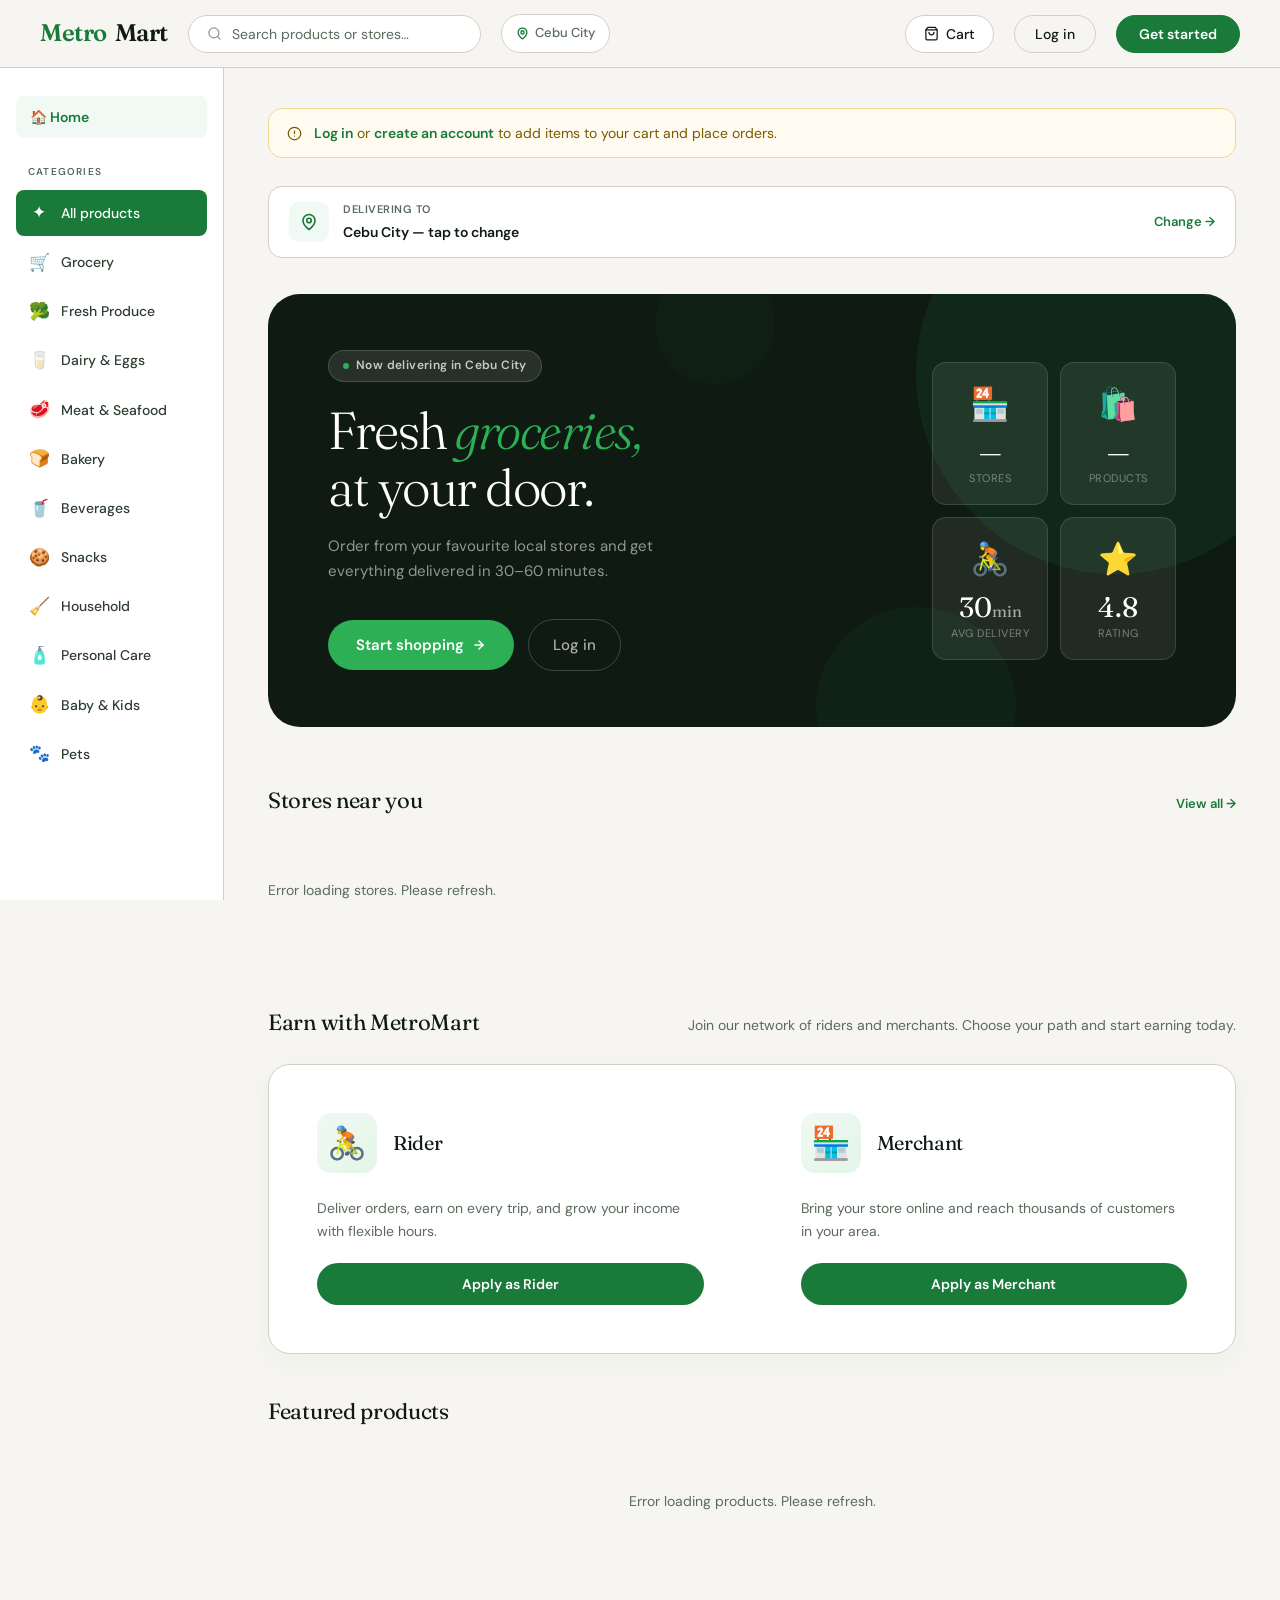
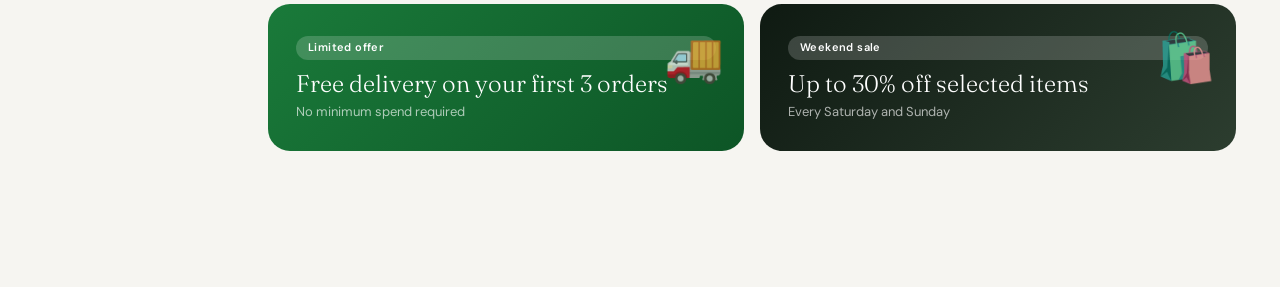
==== commit beb041f3: "Second Commit" ====
--- a/index.html
+++ b/index.html
@@ -9,6 +9,33 @@
 <link rel="stylesheet" href="vendor/leaflet/leaflet.min.css">
 <script src="vendor/leaflet/leaflet.min.js"></script>
 <link rel="stylesheet" href="css/landing.css">
+<style>
+  .apply-section { margin: 56px 0 40px; }
+  .apply-card { background: var(--white); border: 1.5px solid var(--stone-dark); border-radius: var(--radius-lg); padding: 48px; margin-top: 24px; box-shadow: 0 8px 24px rgba(26,122,58,.04); transition: border-color .18s, box-shadow .18s; }
+  .apply-card:hover { border-color: var(--green-mid); box-shadow: 0 12px 36px rgba(26,122,58,.08); }
+  .apply-grid { display: grid; grid-template-columns: 1fr 1px 1fr; gap: 48px; align-items: center; }
+  .apply-option { display: flex; flex-direction: column; gap: 20px; }
+  .apply-option-header { display: flex; align-items: center; gap: 16px; margin-bottom: 4px; }
+  .apply-option-icon { width: 60px; height: 60px; border-radius: var(--radius-md); background: linear-gradient(135deg, var(--green-light), var(--green-pale)); display: flex; align-items: center; justify-content: center; font-size: 32px; flex-shrink: 0; }
+  .apply-option h3 { font-family: var(--font-display); font-size: 20px; font-weight: 400; letter-spacing: -.3px; margin: 0; color: var(--ink); }
+  .apply-option p { font-size: 14px; color: var(--ink-soft); line-height: 1.65; margin: 0; }
+  .apply-option-btn { display: inline-flex; align-items: center; justify-content: center; padding: 12px 28px; border-radius: 40px; background: var(--green); color: #fff; font-size: 14px; font-weight: 600; border: none; cursor: pointer; transition: background .18s, transform .18s; text-decoration: none; }
+  .apply-option-btn:hover { background: var(--green-mid); transform: translateY(-2px); }
+  .apply-option-btn:active { transform: translateY(0); }
+  .apply-divider { background: var(--stone-mid); }
+  .section-text { color: var(--ink-soft); font-size: 14px; display: block; margin-top: 8px; }
+  @media (max-width: 900px) {
+    .apply-card { padding: 36px; }
+    .apply-grid { grid-template-columns: 1fr; gap: 36px; }
+    .apply-divider { display: none; }
+  }
+  @media (max-width: 600px) {
+    .apply-card { padding: 24px; }
+    .apply-grid { gap: 24px; }
+    .apply-option-header { gap: 12px; }
+    .apply-option-icon { width: 48px; height: 48px; font-size: 24px; }
+  }
+</style>
 </head>
 <body>
 
@@ -112,6 +139,35 @@
         <span class="section-link" onclick="window.location.href='pages/customer-dashboard.html'">View all →</span>
       </div>
       <div class="stores-scroll" id="storeRow"><div class="empty">Loading stores…</div></div>
+    </section>
+
+    <!-- Apply Section -->
+    <section class="apply-section">
+      <div class="section-row">
+        <h2 class="section-title">Earn with MetroMart</h2>
+        <span class="section-text">Join our network of riders and merchants. Choose your path and start earning today.</span>
+      </div>
+      <div class="apply-card">
+        <div class="apply-grid">
+          <div class="apply-option">
+            <div class="apply-option-header">
+              <div class="apply-option-icon">🚴</div>
+              <h3>Rider</h3>
+            </div>
+            <p>Deliver orders, earn on every trip, and grow your income with flexible hours.</p>
+            <button class="apply-option-btn" onclick="window.location.href='rider-apply.html'">Apply as Rider</button>
+          </div>
+          <div class="apply-divider"></div>
+          <div class="apply-option">
+            <div class="apply-option-header">
+              <div class="apply-option-icon">🏪</div>
+              <h3>Merchant</h3>
+            </div>
+            <p>Bring your store online and reach thousands of customers in your area.</p>
+            <button class="apply-option-btn" onclick="window.location.href='merchant-apply.html'">Apply as Merchant</button>
+          </div>
+        </div>
+      </div>
     </section>
 
     <!-- Products -->
@@ -205,8 +261,15 @@
         b.textContent = cnt; b.style.display = 'flex';
       }
     }
-  } catch(e) {}
-  await Promise.all([loadMerchants(), loadProducts('all')]);
+  } catch(e) {
+    console.warn('Auth check failed (not logged in):', e.message);
+  }
+  try {
+    await Promise.all([loadMerchants(), loadProducts('all')]);
+  } catch(e) {
+    console.error('Failed to load data:', e);
+    showToast('Failed to load data. Please refresh.', 'warn');
+  }
 })();
 
 function dashboardFor(role) {
@@ -216,20 +279,34 @@
 
 // ── Data ───────────────────────────────────────
 async function loadMerchants() {
-  const r = await fetch('api/merchants/');
-  const d = await r.json();
-  allMerchants = d.data || [];
-  document.getElementById('heroStores').textContent = allMerchants.length;
-  renderMerchants(allMerchants);
+  try {
+    const r = await fetch('api/merchants/');
+    if (!r.ok) throw new Error(`HTTP ${r.status}`);
+    const d = await r.json();
+    if (!d.ok) throw new Error(d.error || 'Failed to load merchants');
+    allMerchants = d.data || [];
+    document.getElementById('heroStores').textContent = allMerchants.length;
+    renderMerchants(allMerchants);
+  } catch(e) {
+    console.error('Error loading merchants:', e);
+    document.getElementById('storeRow').innerHTML = '<div class="empty">Error loading stores. Please refresh.</div>';
+  }
 }
 
 async function loadProducts(cat = 'all') {
-  const qs = cat === 'all' ? 'limit=24' : `category=${cat}&limit=50`;
-  const r  = await fetch(`api/products/?${qs}`);
-  const d  = await r.json();
-  allProducts = d.data || [];
-  document.getElementById('heroProducts').textContent = allProducts.length + (cat === 'all' ? '+' : '');
-  renderProducts(allProducts);
+  try {
+    const qs = cat === 'all' ? 'limit=24' : `category=${cat}&limit=50`;
+    const r  = await fetch(`api/products/?${qs}`);
+    if (!r.ok) throw new Error(`HTTP ${r.status}`);
+    const d  = await r.json();
+    if (!d.ok) throw new Error(d.error || 'Failed to load products');
+    allProducts = d.data || [];
+    document.getElementById('heroProducts').textContent = allProducts.length + (cat === 'all' ? '+' : '');
+    renderProducts(allProducts);
+  } catch(e) {
+    console.error('Error loading products:', e);
+    document.getElementById('productGrid').innerHTML = '<div class="empty" style="grid-column:1/-1">Error loading products. Please refresh.</div>';
+  }
 }
 
 // ── Render ─────────────────────────────────────
@@ -393,7 +470,7 @@
   pickedAddress = saved;
 }
 
-// ── Toast ────────────────────────────────7──────
+// ── Toast ───────────────────────────────────
 function showToast(msg, type='') {
   const t = document.getElementById('toast');
   t.textContent=msg; t.className=`show ${type}`;
